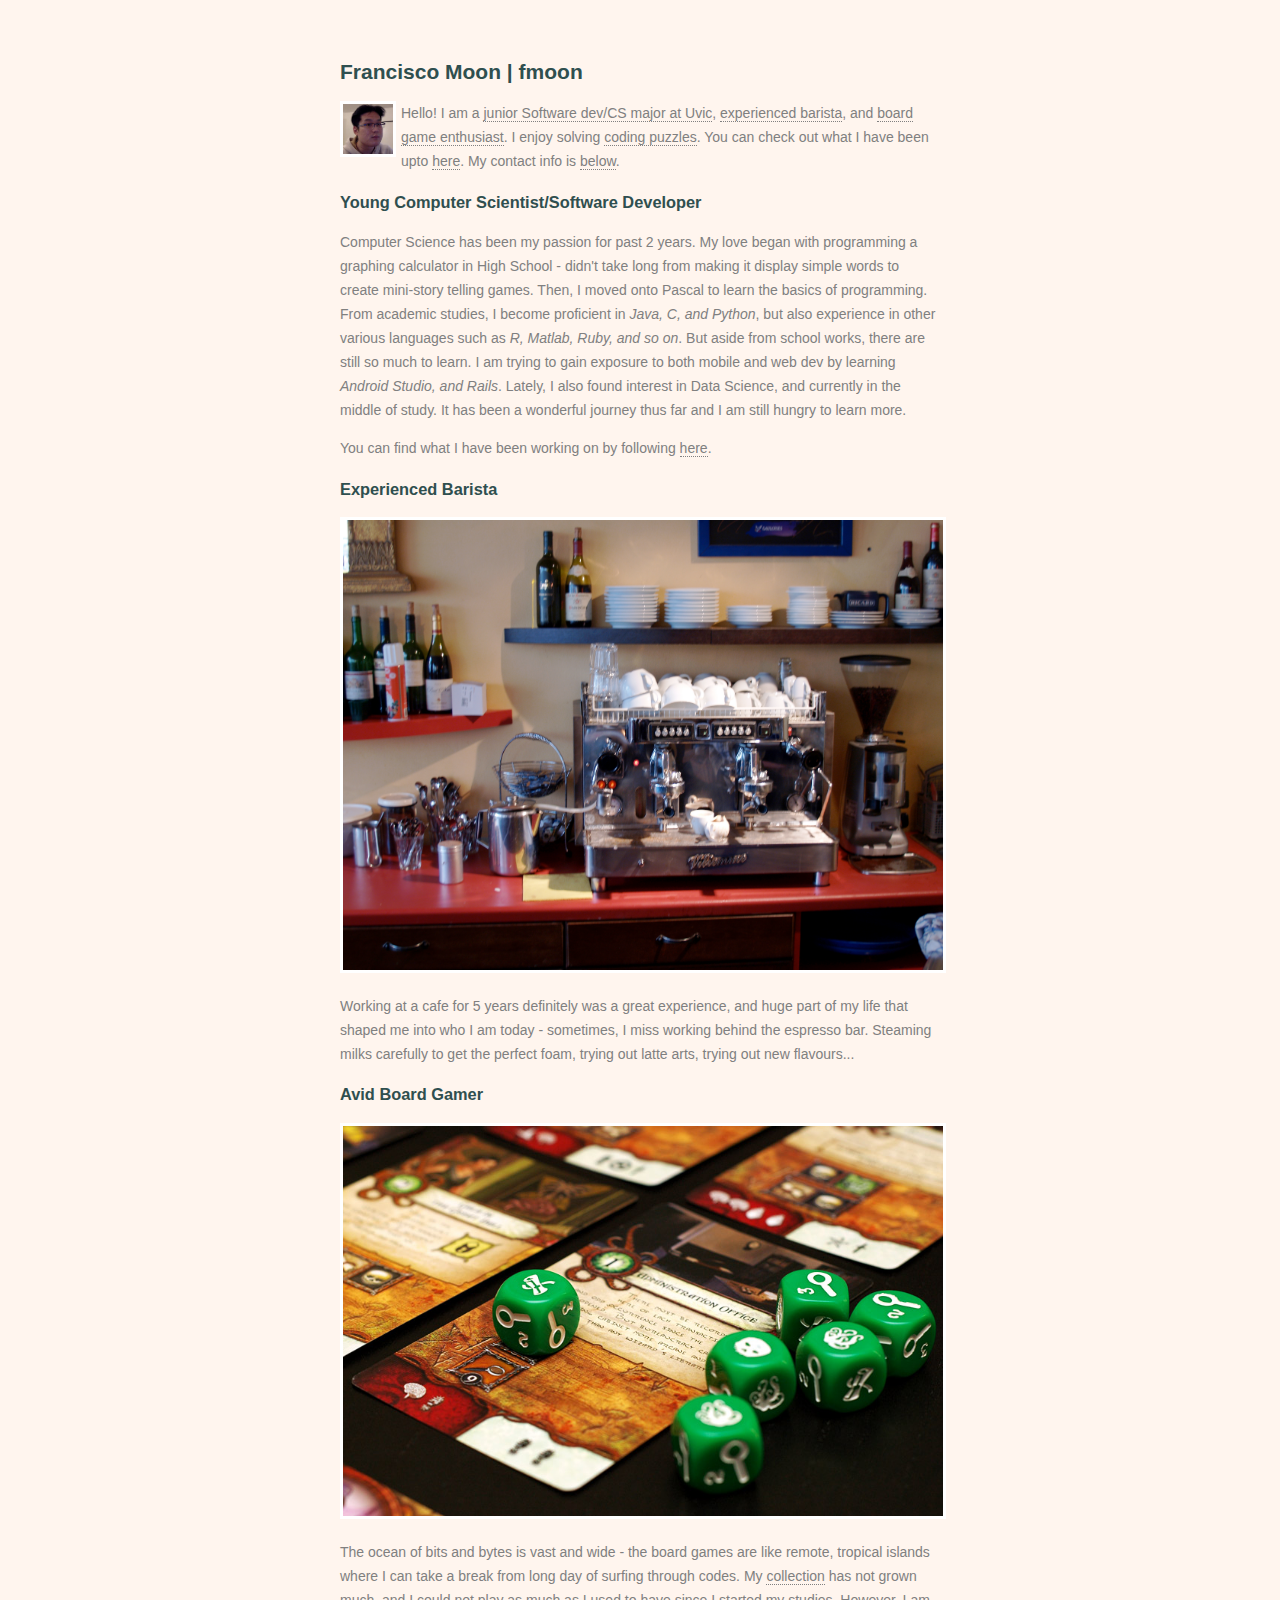
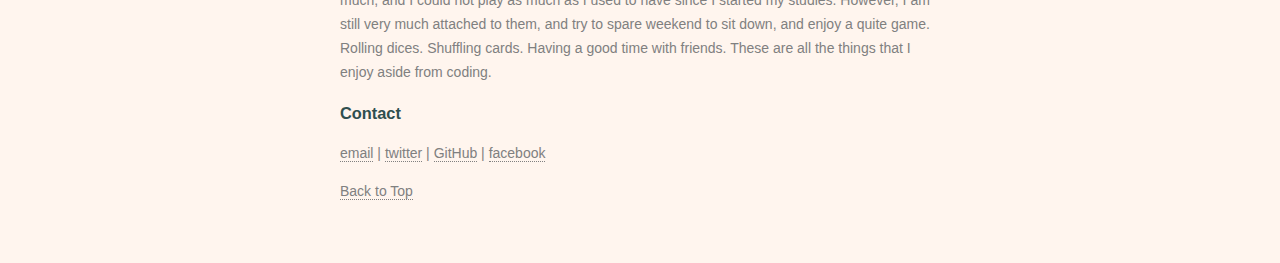
==== index.html @ a21ae597 "First Profile Website launch." ====
<!-- 

,.-~*´¨¯¨`*·~-.¸-(  "Greetings! Fellow Comrade."  )-,.-~*´¨¯¨`*·~-.¸
'(¯`·._.·(¯`·._.· (    "Net is vast. Net is wide."     ) ·._.·´¯)·._.·´¯):.
¯`·._.··¸.-~*,-(      "We are one. And we are zero."  )-,.`*·~-.¸··._.
¸¸,ø¤º°`°º¤ø,(  "Take heart, my friend. till we meet again"  )¸,ø¤°º¤ø,¸

-->

<!-- layout format inspired by DHH -->
<!DOCTYPE html>
<html lang="en">
<head>
    <link rel="stylesheet" type="text/css" href="stylesheets/styles.css">
    <meta charset="utf-8">
    <meta name="viewport" content="width=device-width">
    <title>Francisco Moon | fmoon</title>
</head>

<body>
    <!-- Page Content -->
    <div class="container" style="margin-bottom: 5px">
        <div class="row" >
            <h2 id="about">Francisco Moon | fmoon</h2>
            <img src = "./images/moi.jpg" style="width:50px;height:50px;float:left;margin-right: 5px" alt="MEEPLE" />
            <p style="margin: 0px">Hello! I am a 
            <a class="link" href="#CS">junior Software dev/CS major at Uvic</a>,
            <a class="link" href="#barista">experienced barista</a>, and
            <a class="link" href="#boardgame">board game enthusiast</a>.
            I enjoy solving 
            <a class="link" href="./coding_challenges">coding puzzles</a>.
            You can check out what I have been upto 
            <a class="link" href="./archives.html">here</a>.
            My contact info is <a class="link" href="#contact">below</a>.
            </p>
        </div>
    
        <!-- /.row -->

        <div class="row">
                <h3 id="CS">Young Computer Scientist/Software Developer</h2>
                <p>Computer Science has been my passion for past 2 years. My love began with programming a graphing calculator in High School - didn't take long from making it display simple words to create mini-story telling games. Then, I moved onto Pascal to learn the basics of programming. From academic studies, I become proficient in <em>Java, C, and Python</em>, but also experience in other various languages such as <em>R, Matlab, Ruby, and so on</em>. But aside from school works, there are still so much to learn. I am trying to gain exposure to both mobile and web dev by learning <em>Android Studio, and Rails</em>. Lately, I also found interest in Data Science, and currently in the middle of study. It has been a wonderful journey thus far and I am still hungry to learn more.</p>
                <p>You can find what I have been working on by following <a class="link" href="./archives.html">here</a>.</p>
            </div>
        </div>
        <!-- /.row -->

        <div class="row">
                <h3 id="barista">Experienced Barista</h2>
                <a href="
                https://upload.wikimedia.org/wikipedia/commons/9/9b/Espresso_machine_1.jpg"><img src="./images/espresso_machine.jpg" style="width:600px;" alt="espresso bar" /></a>
                <p>Working at a cafe for 5 years definitely was a great experience, and huge part of my life that shaped me into who I am today - sometimes, I miss working behind the espresso bar. Steaming milks carefully to get the perfect foam, trying out latte arts, trying out new flavours...</p>
            </div>
        </div>
        <!-- /.row -->
        
        <div class="row">
                <h3 id="boardgame">Avid Board Gamer</h2>
                <a href="http://dicehateme.com/wp-content/uploads/2011/09/admin.jpg"><img src="./images/elder_sign.jpg" style="width:600px;" alt="Dices" /></a>
                <p>The ocean of bits and bytes is vast and wide - the board games are like remote, tropical islands where I can take a break from long day of surfing through codes. My 
                <a class="link" href="http://boardgamegeek.com/collection/user/JinMos">collection</a> has not grown much, and I could not play as much as I used to have since I started my studies. However, I am still very much attached to them, and try to spare weekend to sit down, and enjoy a quite game. Rolling dices. Shuffling cards. Having a good time with friends. These are all the things that I enjoy aside from coding.</p>
        </div>
        <!-- /.row -->

        <div class="row">
                <h3 id="contact">Contact</h2>
                <p>
                <a class="link" href="mailto:fmoon@uvic.ca">email</a> | 
                <a class="link" href="https://twitter.com/francisjmoon">twitter</a> | 
                <a class="link" href="https://github.com/jiinmoon">GitHub</a> | 
                <a class="link" href="https://www.facebook.com/profile.php?id=100007957336340">facebook</a>
                </p>
        </div>
        <!-- /.row -->

    </div>
    <!-- /.container -->

    <footer>
        <div class="row">
            <a class="link" href="#">Back to Top</a>
        </div>
    </footer>
</body>
</html>
---- stylesheets/styles.css ----
html {
  display: block;
}

body {
  max-width: 600px;

  padding: 0 20px 0 20px;
  margin: 60px auto;

  background-color: SeaShell;

  font-size: 14px;
  font-family: Helvetica, Times, serif;
  font-color: gray;
  word-wrap: break-word;

  line-height: 24px;
}

.row {
}

div {
}

h2,
h3 {
  color: DarkSlateGray;
}

p {
  color: gray;
}

img {
  border: 3px solid white;
}
.link {
  color: gray;
  text-decoration: none;
  border-bottom: 1px dotted; 
}
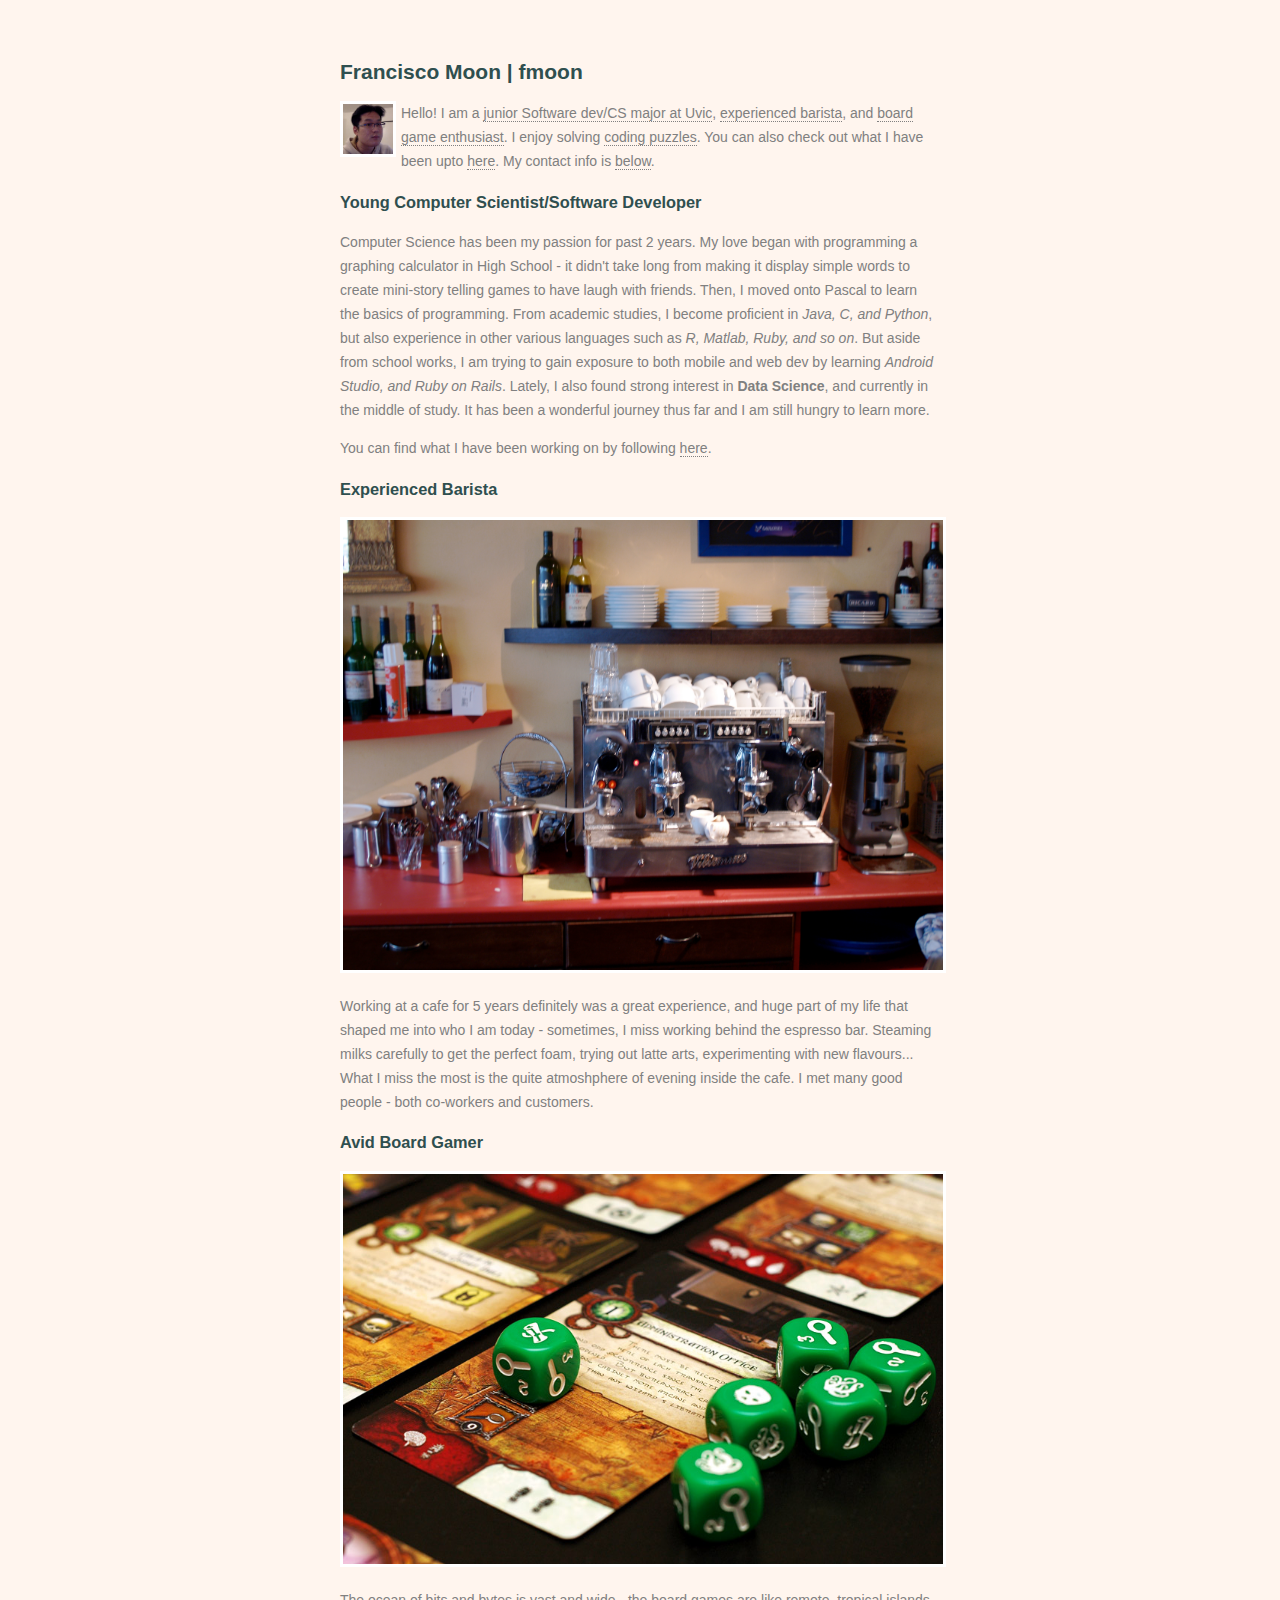
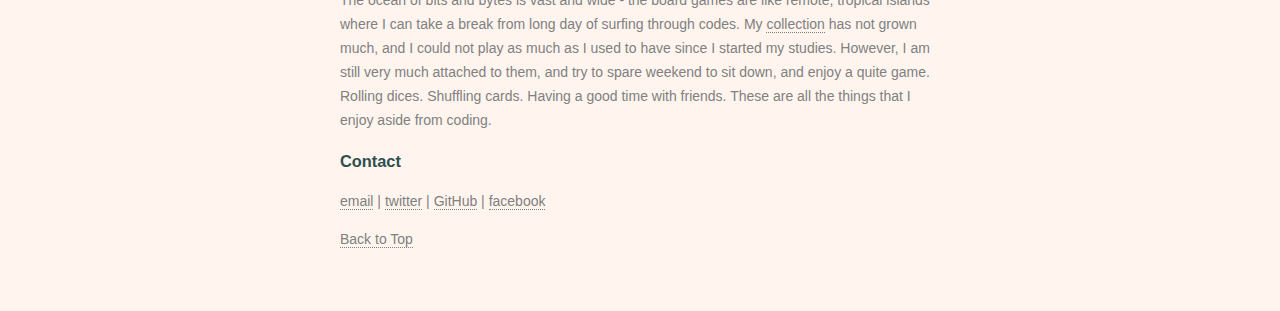
==== commit e367db46: "Added archives." ====
--- a/index.html
+++ b/index.html
@@ -29,7 +29,7 @@
             <a class="link" href="#boardgame">board game enthusiast</a>.
             I enjoy solving 
             <a class="link" href="./coding_challenges">coding puzzles</a>.
-            You can check out what I have been upto 
+            You can also check out what I have been upto 
             <a class="link" href="./archives.html">here</a>.
             My contact info is <a class="link" href="#contact">below</a>.
             </p>
@@ -39,7 +39,7 @@
 
         <div class="row">
                 <h3 id="CS">Young Computer Scientist/Software Developer</h2>
-                <p>Computer Science has been my passion for past 2 years. My love began with programming a graphing calculator in High School - didn't take long from making it display simple words to create mini-story telling games. Then, I moved onto Pascal to learn the basics of programming. From academic studies, I become proficient in <em>Java, C, and Python</em>, but also experience in other various languages such as <em>R, Matlab, Ruby, and so on</em>. But aside from school works, there are still so much to learn. I am trying to gain exposure to both mobile and web dev by learning <em>Android Studio, and Rails</em>. Lately, I also found interest in Data Science, and currently in the middle of study. It has been a wonderful journey thus far and I am still hungry to learn more.</p>
+                <p>Computer Science has been my passion for past 2 years. My love began with programming a graphing calculator in High School - it didn't take long from making it display simple words to create mini-story telling games to have laugh with friends. Then, I moved onto Pascal to learn the basics of programming. From academic studies, I become proficient in <em>Java, C, and Python</em>, but also experience in other various languages such as <em>R, Matlab, Ruby, and so on</em>. But aside from school works, I am trying to gain exposure to both mobile and web dev by learning <em>Android Studio, and Ruby on Rails</em>. Lately, I also found strong interest in <strong>Data Science</strong>, and currently in the middle of study. It has been a wonderful journey thus far and I am still hungry to learn more.</p>
                 <p>You can find what I have been working on by following <a class="link" href="./archives.html">here</a>.</p>
             </div>
         </div>
@@ -49,7 +49,7 @@
                 <h3 id="barista">Experienced Barista</h2>
                 <a href="
                 https://upload.wikimedia.org/wikipedia/commons/9/9b/Espresso_machine_1.jpg"><img src="./images/espresso_machine.jpg" style="width:600px;" alt="espresso bar" /></a>
-                <p>Working at a cafe for 5 years definitely was a great experience, and huge part of my life that shaped me into who I am today - sometimes, I miss working behind the espresso bar. Steaming milks carefully to get the perfect foam, trying out latte arts, trying out new flavours...</p>
+                <p>Working at a cafe for 5 years definitely was a great experience, and huge part of my life that shaped me into who I am today - sometimes, I miss working behind the espresso bar. Steaming milks carefully to get the perfect foam, trying out latte arts, experimenting with new flavours... What I miss the most is the quite atmoshphere of evening inside the cafe. I met many good people - both co-workers and customers.</p>
             </div>
         </div>
         <!-- /.row -->
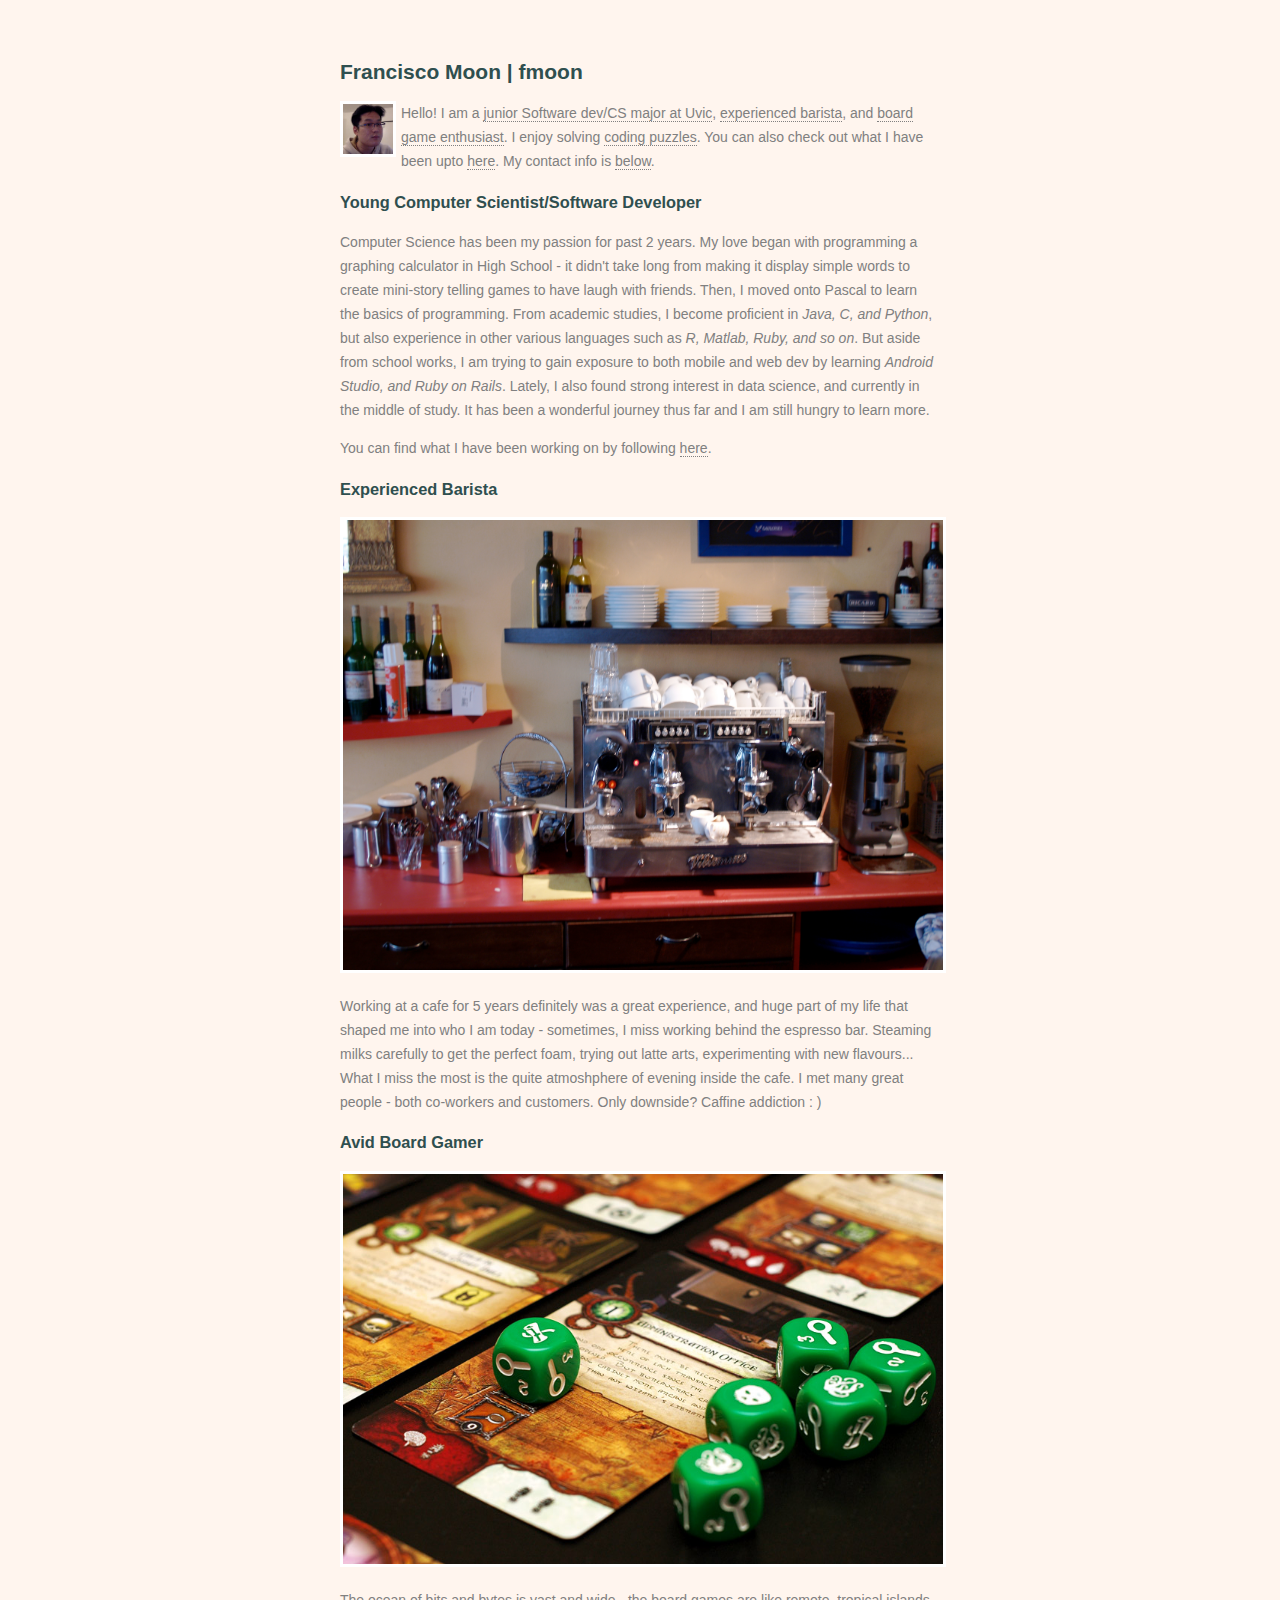
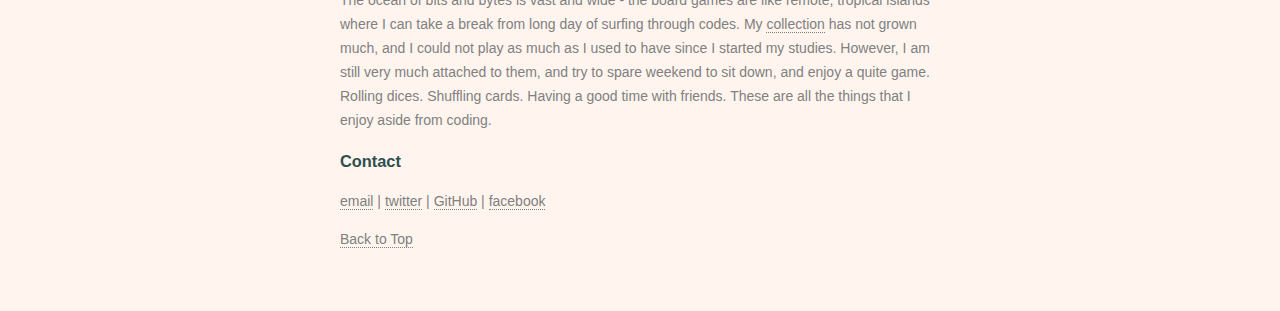
==== commit 3663eccc: "fixed coding_challenges. added few more projects." ====
--- a/index.html
+++ b/index.html
@@ -28,7 +28,7 @@
             <a class="link" href="#barista">experienced barista</a>, and
             <a class="link" href="#boardgame">board game enthusiast</a>.
             I enjoy solving 
-            <a class="link" href="./coding_challenges">coding puzzles</a>.
+            <a class="link" href="./coding_challenges.html">coding puzzles</a>.
             You can also check out what I have been upto 
             <a class="link" href="./archives.html">here</a>.
             My contact info is <a class="link" href="#contact">below</a>.
@@ -39,7 +39,7 @@
 
         <div class="row">
                 <h3 id="CS">Young Computer Scientist/Software Developer</h2>
-                <p>Computer Science has been my passion for past 2 years. My love began with programming a graphing calculator in High School - it didn't take long from making it display simple words to create mini-story telling games to have laugh with friends. Then, I moved onto Pascal to learn the basics of programming. From academic studies, I become proficient in <em>Java, C, and Python</em>, but also experience in other various languages such as <em>R, Matlab, Ruby, and so on</em>. But aside from school works, I am trying to gain exposure to both mobile and web dev by learning <em>Android Studio, and Ruby on Rails</em>. Lately, I also found strong interest in <strong>Data Science</strong>, and currently in the middle of study. It has been a wonderful journey thus far and I am still hungry to learn more.</p>
+                <p>Computer Science has been my passion for past 2 years. My love began with programming a graphing calculator in High School - it didn't take long from making it display simple words to create mini-story telling games to have laugh with friends. Then, I moved onto Pascal to learn the basics of programming. From academic studies, I become proficient in <em>Java, C, and Python</em>, but also experience in other various languages such as <em>R, Matlab, Ruby, and so on</em>. But aside from school works, I am trying to gain exposure to both mobile and web dev by learning <em>Android Studio, and Ruby on Rails</em>. Lately, I also found strong interest in data science, and currently in the middle of study. It has been a wonderful journey thus far and I am still hungry to learn more.</p>
                 <p>You can find what I have been working on by following <a class="link" href="./archives.html">here</a>.</p>
             </div>
         </div>
@@ -49,7 +49,7 @@
                 <h3 id="barista">Experienced Barista</h2>
                 <a href="
                 https://upload.wikimedia.org/wikipedia/commons/9/9b/Espresso_machine_1.jpg"><img src="./images/espresso_machine.jpg" style="width:600px;" alt="espresso bar" /></a>
-                <p>Working at a cafe for 5 years definitely was a great experience, and huge part of my life that shaped me into who I am today - sometimes, I miss working behind the espresso bar. Steaming milks carefully to get the perfect foam, trying out latte arts, experimenting with new flavours... What I miss the most is the quite atmoshphere of evening inside the cafe. I met many good people - both co-workers and customers.</p>
+                <p>Working at a cafe for 5 years definitely was a great experience, and huge part of my life that shaped me into who I am today - sometimes, I miss working behind the espresso bar. Steaming milks carefully to get the perfect foam, trying out latte arts, experimenting with new flavours... What I miss the most is the quite atmoshphere of evening inside the cafe. I met many great people - both co-workers and customers. Only downside? Caffine addiction : )</p>
             </div>
         </div>
         <!-- /.row -->
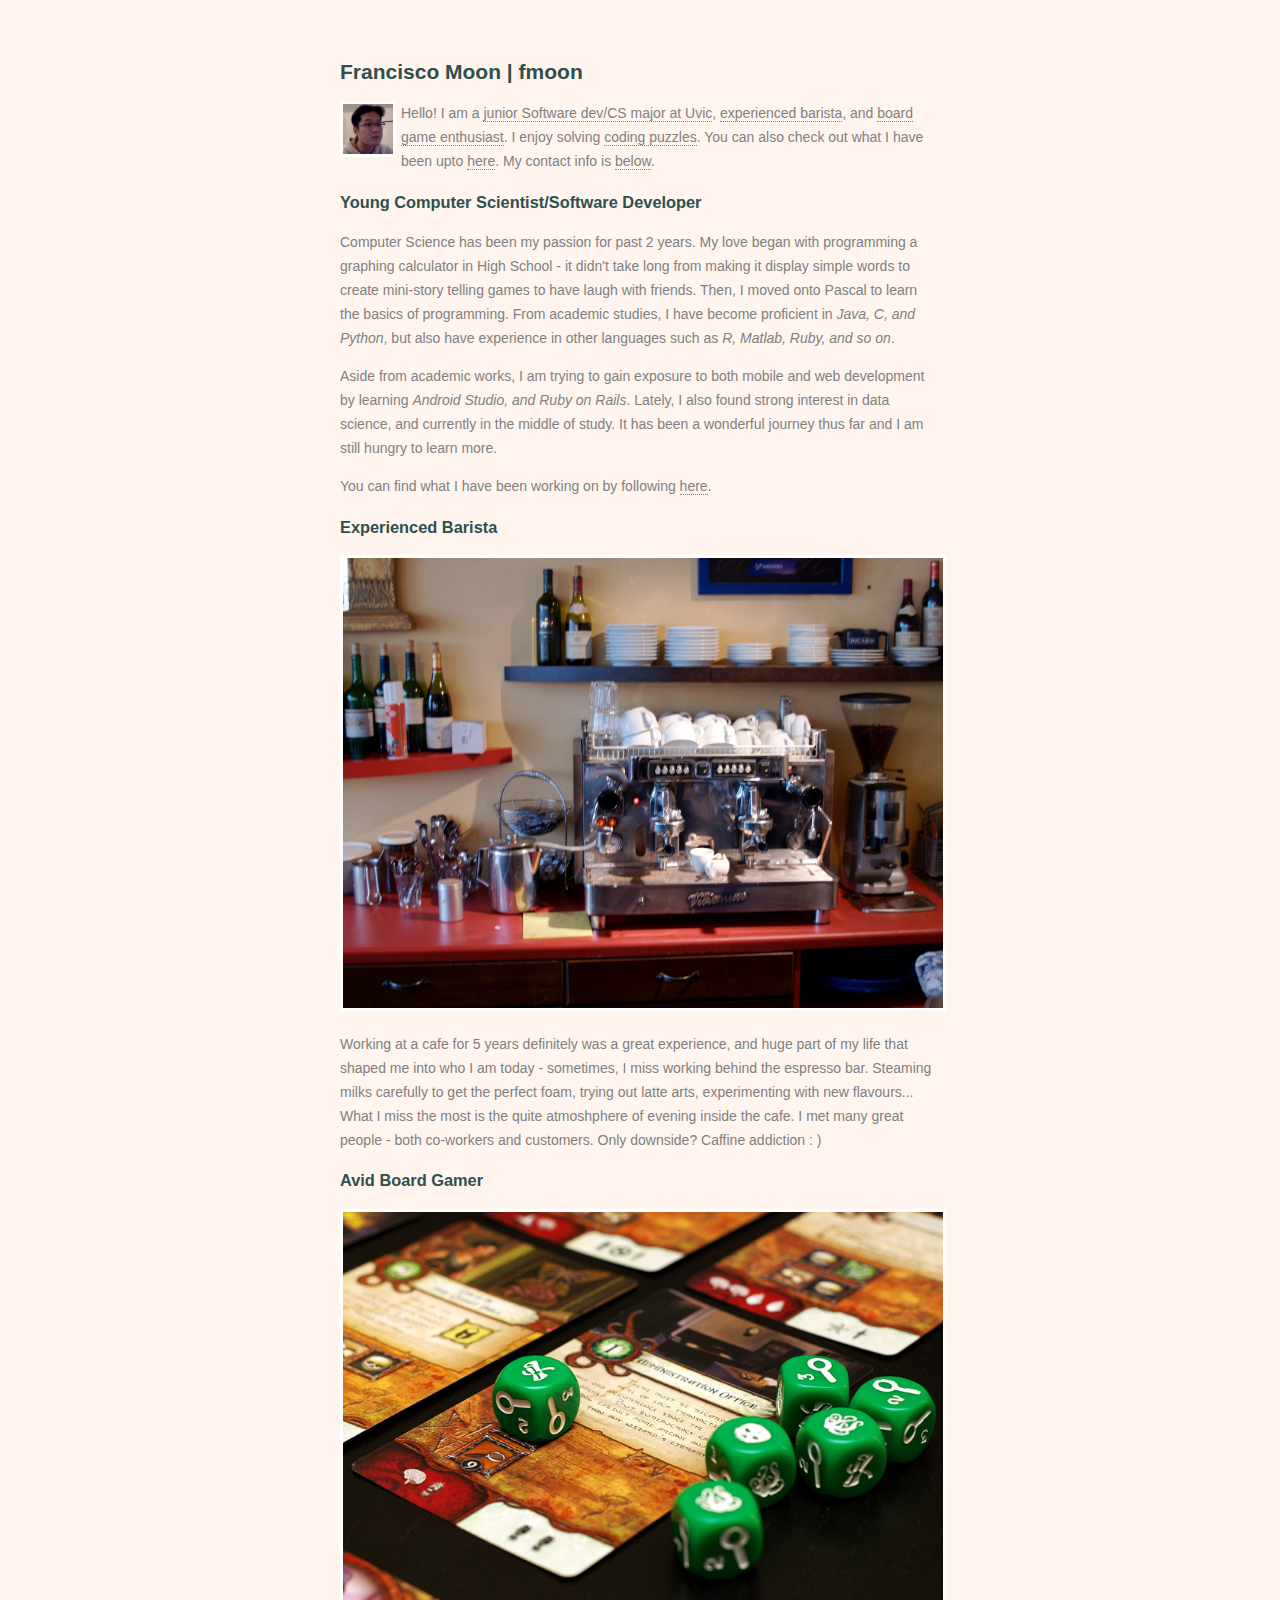
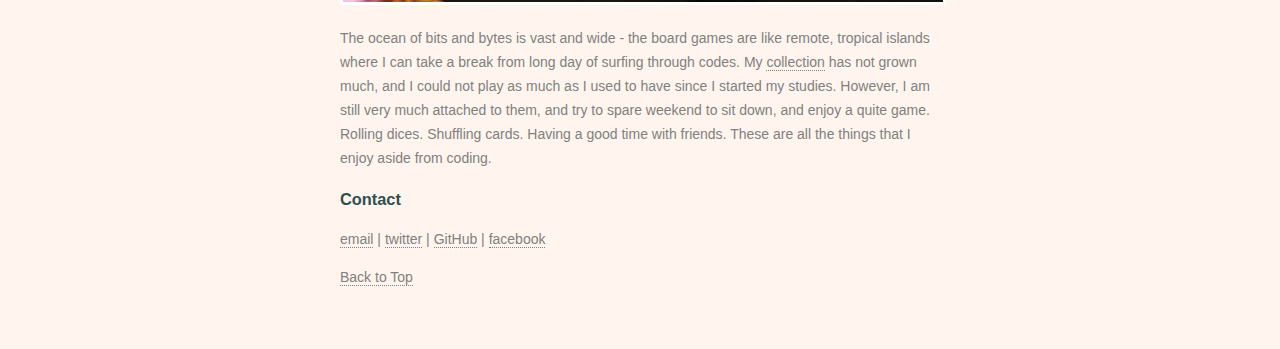
==== commit c0e80dda: "update projects and coding challenges section" ====
--- a/index.html
+++ b/index.html
@@ -1,6 +1,6 @@
 <!-- 
 
-,.-~*´¨¯¨`*·~-.¸-(  "Greetings! Fellow Comrade."  )-,.-~*´¨¯¨`*·~-.¸
+,.-~*´¨¯¨`*·~-.¸-(  "Greetings!"  )-,.-~*´¨¯¨`*·~-.¸
 '(¯`·._.·(¯`·._.· (    "Net is vast. Net is wide."     ) ·._.·´¯)·._.·´¯):.
 ¯`·._.··¸.-~*,-(      "We are one. And we are zero."  )-,.`*·~-.¸··._.
 ¸¸,ø¤º°`°º¤ø,(  "Take heart, my friend. till we meet again"  )¸,ø¤°º¤ø,¸
@@ -39,7 +39,10 @@
 
         <div class="row">
                 <h3 id="CS">Young Computer Scientist/Software Developer</h2>
-                <p>Computer Science has been my passion for past 2 years. My love began with programming a graphing calculator in High School - it didn't take long from making it display simple words to create mini-story telling games to have laugh with friends. Then, I moved onto Pascal to learn the basics of programming. From academic studies, I become proficient in <em>Java, C, and Python</em>, but also experience in other various languages such as <em>R, Matlab, Ruby, and so on</em>. But aside from school works, I am trying to gain exposure to both mobile and web dev by learning <em>Android Studio, and Ruby on Rails</em>. Lately, I also found strong interest in data science, and currently in the middle of study. It has been a wonderful journey thus far and I am still hungry to learn more.</p>
+                <p>Computer Science has been my passion for past 2 years. My love began with programming a graphing calculator in High School - it didn't take long from making it display simple words to create mini-story telling games to have laugh with friends. Then, I moved onto Pascal to learn the basics of programming. From academic studies, I have become proficient in <em>Java, C, and Python</em>, but also have experience in other languages such as <em>R, Matlab, Ruby, and so on</em>. </p>
+
+                <p>Aside from academic works, I am trying to gain exposure to both mobile and web development by learning <em>Android Studio, and Ruby on Rails</em>. Lately, I also found strong interest in data science, and currently in the middle of study. It has been a wonderful journey thus far and I am still hungry to learn more.</p>
+
                 <p>You can find what I have been working on by following <a class="link" href="./archives.html">here</a>.</p>
             </div>
         </div>
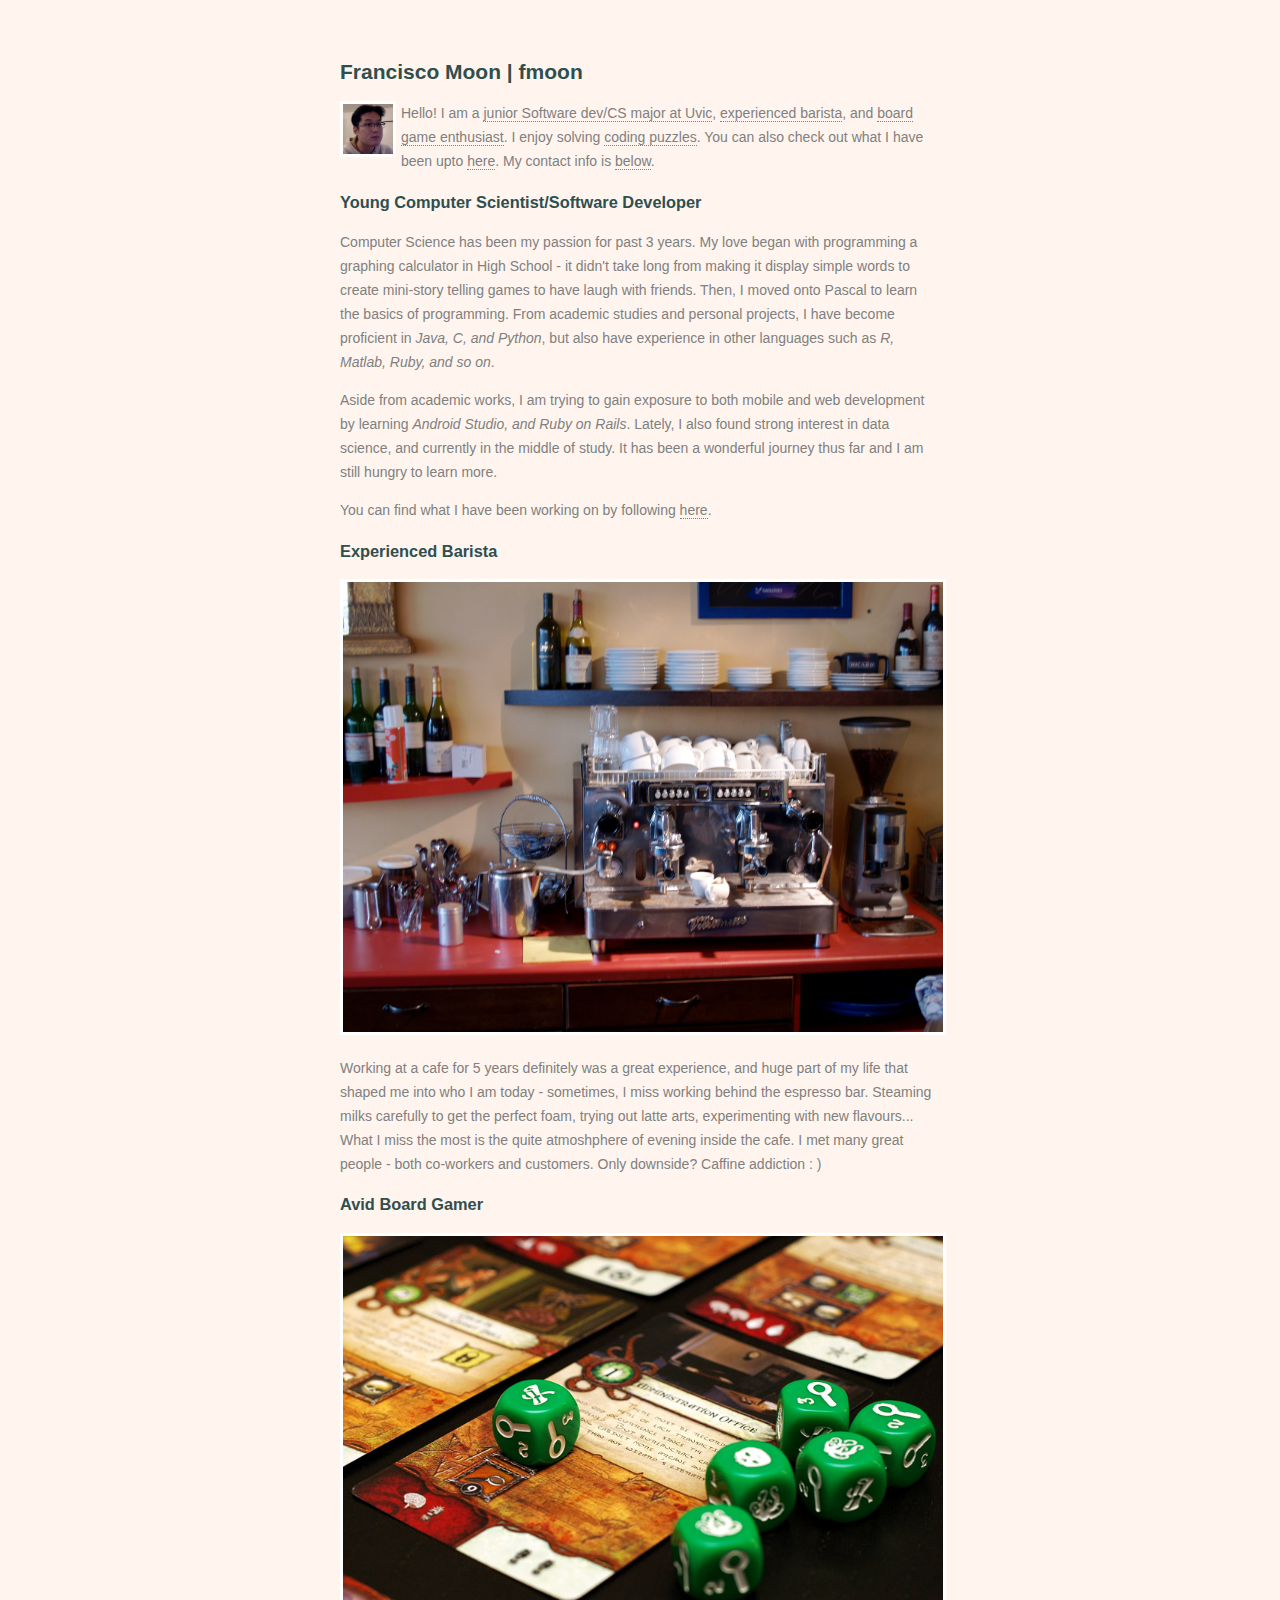
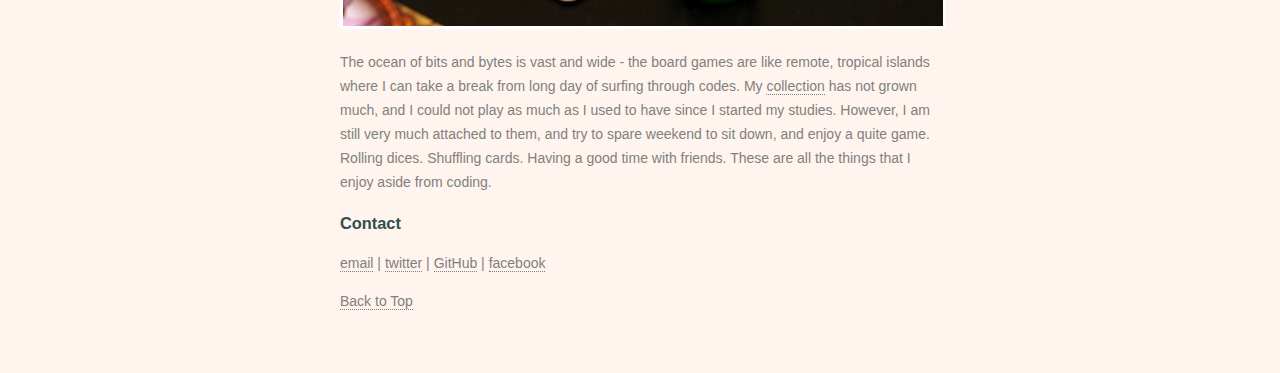
==== commit 53b23739: "added more projects. -fmoon" ====
--- a/index.html
+++ b/index.html
@@ -39,7 +39,7 @@
 
         <div class="row">
                 <h3 id="CS">Young Computer Scientist/Software Developer</h2>
-                <p>Computer Science has been my passion for past 2 years. My love began with programming a graphing calculator in High School - it didn't take long from making it display simple words to create mini-story telling games to have laugh with friends. Then, I moved onto Pascal to learn the basics of programming. From academic studies, I have become proficient in <em>Java, C, and Python</em>, but also have experience in other languages such as <em>R, Matlab, Ruby, and so on</em>. </p>
+                <p>Computer Science has been my passion for past 3 years. My love began with programming a graphing calculator in High School - it didn't take long from making it display simple words to create mini-story telling games to have laugh with friends. Then, I moved onto Pascal to learn the basics of programming. From academic studies and personal projects, I have become proficient in <em>Java, C, and Python</em>, but also have experience in other languages such as <em>R, Matlab, Ruby, and so on</em>. </p>
 
                 <p>Aside from academic works, I am trying to gain exposure to both mobile and web development by learning <em>Android Studio, and Ruby on Rails</em>. Lately, I also found strong interest in data science, and currently in the middle of study. It has been a wonderful journey thus far and I am still hungry to learn more.</p>
 
